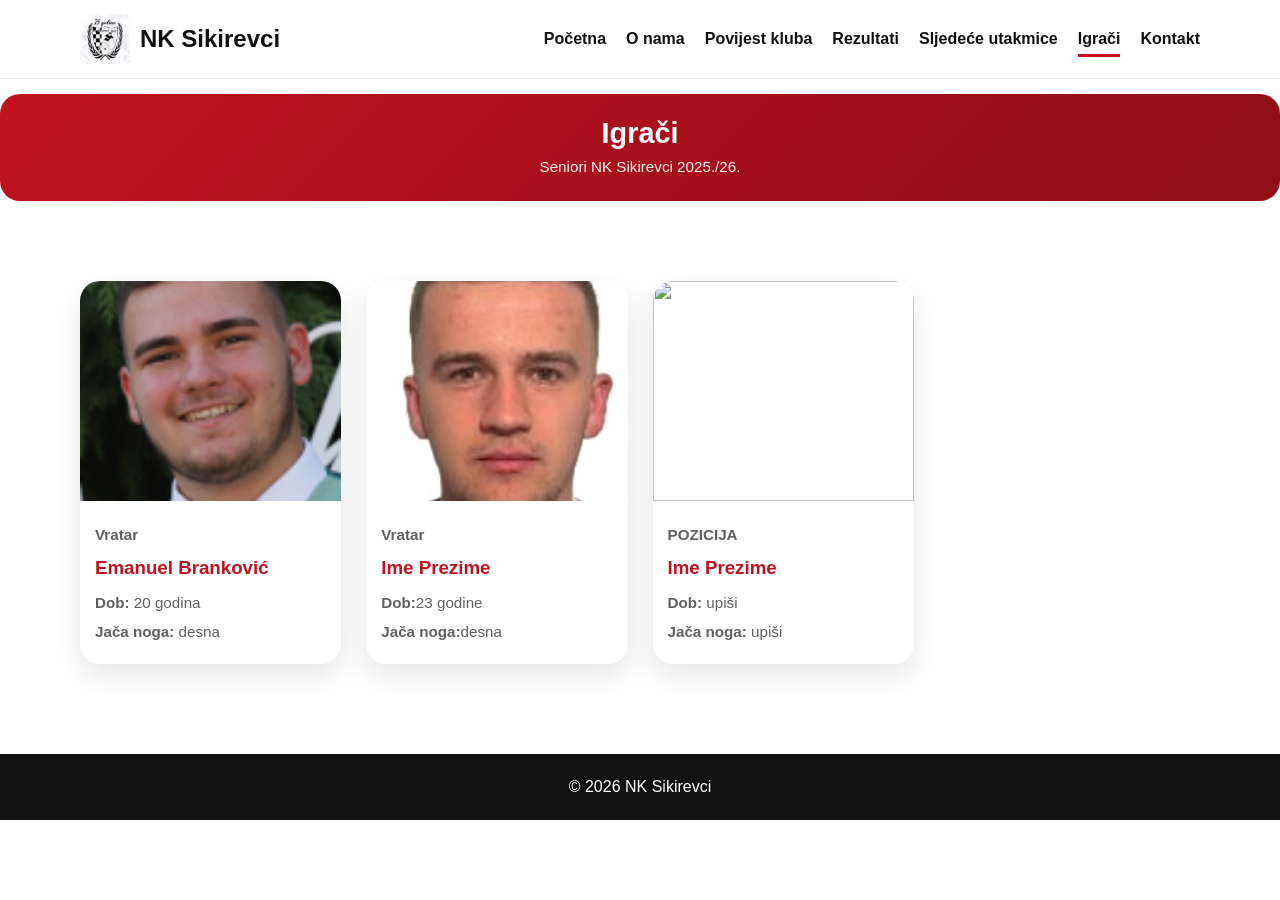
==== ZavrsniRad/igraci.html @ fee4cc99 "zavrsni" ====
<!DOCTYPE html>
<html lang="hr">
<head>
  <meta charset="UTF-8">
  <meta name="viewport" content="width=device-width, initial-scale=1.0">
  <title>Igrači - NK Sikirevci</title>

  <link rel="stylesheet" href="style.css">
  <link rel="icon" href="slike/logo.png">
</head>

<body>

<header class="site-header">
  <div class="container nav-wrap">

    <a href="pocetna.html" class="logo">
      <img src="slike/logo.jpg">
      <span>NK Sikirevci</span>
    </a>

    <button class="menu-toggle" id="menu-toggle">☰</button>

    <nav class="main-nav" id="main-nav">
      <a href="pocetna.html">Početna</a>
      <a href="onama.html">O nama</a>
      <a href="povijest.html">Povijest kluba</a>
      <a href="rezultati.html">Rezultati</a>
      <a href="utakmice.html">Sljedeće utakmice</a>
      <a href="igraci.html" class="active">Igrači</a>
      <a href="kontakt.html">Kontakt</a>
    </nav>

  </div>
</header>

<section class="page-banner">
  <div class="container">
    <h1>Igrači</h1>
    <p>Seniori NK Sikirevci 2025./26.</p>
  </div>
</section>

<section class="section light-section">
  <div class="container players-grid">

    <!-- IGRAČ -->
    <div class="player-card">
      <img src="slike/igraci/emi.png">
      <div class="player-info">
        <p class="player-position">Vratar</p>
        <h3>Emanuel Branković</h3>
        <p><strong>Dob:</strong> 20 godina</p>
        <p><strong>Jača noga:</strong> desna</p>
      </div>
    </div>

    <!-- KOPIRAJ OVO ZA SVE IGRAČE -->
    <div class="player-card">
      <img src="slike/igraci/tomic.png">
      <div class="player-info">
        <p class="player-position">Vratar</p>
        <h3>Ime Prezime</h3>
        <p><strong>Dob:</strong>23 godine</p>
        <p><strong>Jača noga:</strong>desna</p>
      </div>
    </div>

    <div class="player-card">
      <img src="slike/igraci/igrac3.jpg">
      <div class="player-info">
        <p class="player-position">POZICIJA</p>
        <h3>Ime Prezime</h3>
        <p><strong>Dob:</strong> upiši</p>
        <p><strong>Jača noga:</strong> upiši</p>
      </div>
    </div>

  </div>
</section>

<footer class="site-footer">
  <div class="container footer-wrap">
    <p>© 2026 NK Sikirevci</p>
  </div>
</footer>

<script src="index.js"></script>

</body>
</html>
---- ZavrsniRad/style.css ----
:root {
  --red: #c1121f;
  --red-dark: #8f0f18;
  --white: #ffffff;
  --light: #f7f7f7;
  --gray: #5f5f5f;
  --dark: #111111;
  --shadow: 0 12px 30px rgba(0,0,0,0.10);
  --radius: 20px;
}

* {
  margin: 0;
  padding: 0;
  box-sizing: border-box;
}

body {
  font-family: Arial, Helvetica, sans-serif;
  background: var(--white);
  color: var(--dark);
  line-height: 1.6;
}

a {
  text-decoration: none;
  color: inherit;
}

.container {
  width: min(1120px, calc(100% - 32px));
  margin: 0 auto;
}

.site-header {
  position: sticky;
  top: 0;
  z-index: 1000;
  background: rgba(255,255,255,0.96);
  border-bottom: 1px solid rgba(0,0,0,0.08);
}

.nav-wrap {
  min-height: 78px;
  display: flex;
  align-items: center;
  justify-content: space-between;
}

.logo {
  display: flex;
  align-items: center;
  gap: 10px;
  font-size: 1.5rem;
  font-weight: 800;
  color: var(--red);
}

.logo span {
  color: var(--dark);
}

.logo img {
  width: 50px;
  height: 50px;
  object-fit: contain;
}

.main-nav {
  display: flex;
  gap: 20px;
}

.main-nav a {
  font-weight: 600;
  position: relative;
}

.main-nav a::after {
  content: "";
  position: absolute;
  left: 0;
  bottom: -5px;
  width: 0;
  height: 3px;
  background: var(--red);
  transition: 0.3s;
}

.main-nav a:hover::after,
.main-nav a.active::after {
  width: 100%;
}

.menu-toggle {
  display: none;
  background: var(--red);
  color: white;
  border: none;
  padding: 10px;
  border-radius: 8px;
  cursor: pointer;
}

.hero {
  background: linear-gradient(135deg, #fff 0%, #ffe7e9 100%);
  padding: 80px 0;
}

.hero-grid {
  display: grid;
  grid-template-columns: 1fr 1.3fr;
  gap: 40px;
  align-items: center;
}

.hero h1 {
  font-size: 2.5rem;
  margin-bottom: 15px;
  line-height: 1.2;
}

.hero-text {
  color: var(--gray);
  font-size: 1.1rem;
}

.section-tag {
  color: var(--red);
  font-weight: bold;
  margin-bottom: 10px;
  display: inline-block;
}

.hero-buttons {
  margin-top: 25px;
  display: flex;
  gap: 12px;
  flex-wrap: wrap;
}

.btn {
  display: inline-flex;
  align-items: center;
  justify-content: center;
  padding: 12px 22px;
  border-radius: 30px;
  font-weight: bold;
}

.btn-primary {
  background: var(--red);
  color: white;
}

.btn-secondary {
  border: 2px solid var(--red);
  color: var(--red);
  background: white;
}

/* OVO JE NAJVAŽNIJE ZA SLIDER */
.hero-slider {
  position: relative;
  width: 100%;
  height: 420px;
  overflow: hidden;
  border-radius: 20px;
  box-shadow: 0 12px 30px rgba(0,0,0,0.15);
  background: #ddd;
}

.slide {
  position: absolute;
  inset: 0;
  width: 100%;
  height: 100%;
  object-fit: cover;
  opacity: 0;
  visibility: hidden;
  transition: opacity 1s ease-in-out;
}

.slide.active {
  opacity: 1;
  visibility: visible;
}

.site-footer {
  background: var(--dark);
  color: white;
  padding: 20px;
  margin-top: 40px;
}

.footer-wrap {
  display: flex;
  flex-direction: column;
  align-items: center;
  justify-content: center;
  text-align: center;
  gap: 5px;
}

@media (max-width: 900px) {
  .hero-grid {
    grid-template-columns: 1fr;
  }

  .hero-slider {
    height: 260px;
  }

  .main-nav {
    display: none;
    flex-direction: column;
    background: white;
    position: absolute;
    top: 78px;
    left: 0;
    right: 0;
    padding: 20px;
    gap: 10px;
    border-top: 1px solid rgba(0,0,0,0.08);
  }

  .main-nav.show {
    display: flex;
  }

  .menu-toggle {
    display: block;
  }

  .main-nav a {
    width: 100%;
    padding: 10px 0;
  }

  .featured-grid {
    grid-template-columns: 1fr;
  }

  .featured-card {
    height: auto;
  }

  .player-content {
    flex-direction: column;
  }

  .player-content img {
    width: 100%;
    height: 200px;
  }


  .two-cols {
    grid-template-columns: 1fr;
  }

}

.btn-primary:hover{
  background: var(--red-dark);
}

.btn-secondary:hover{
  background: var(--red);
  color: white;
}

.featured-grid {
  display: grid;
  grid-template-columns: 1fr 1fr;
  gap: 30px;
  margin-top: 30px;
}

.featured-title {
  color: var(--red);
  font-weight: 800;
  margin-bottom: 10px;
  text-transform: uppercase;
}

.featured-box {
  display: flex;
  flex-direction: column;
}


.featured-card {
  background: white;
  border-radius: 20px;
  box-shadow: var(--shadow);
  overflow: hidden;
  height: 300px;
  border: 2px solid transparent;
  transition: 0.3s;
}

.featured-card:hover {
  border-color: var(--red);
  transform: translateY(-5px);
}

/* IGRAČ */
.player-content {
  display: flex;
  height: 100%;
}

.player-content img {
  width: 40%;
  height: 100%;
  object-fit: cover;
}

.player-info {
  padding: 20px;
  display: flex;
  flex-direction: column;
  justify-content: center;
}

.player-info h3 {
  color: var(--red);
  margin-bottom: 10px;
}

.player-info p {
  margin-bottom: 5px;
}

.status {
  margin-top: 10px;
  font-weight: bold;
  color: var(--red);
}

.derby-card img {
  width: 100%;
  height: 100%;
  object-fit: cover;
}




/* O NAMA */

.page-banner {
  background: linear-gradient(135deg, #c1121f, #8f0f18);
  color: white;
  padding: 22px 0;
  text-align: center;
}

.page-banner h1 {
  font-size: 1.8rem;
  margin-bottom: 4px;
  line-height: 1.2;
}

.page-banner p {
  font-size: 0.95rem;
  opacity: 0.95;
}

.two-cols {
  display: grid;
  grid-template-columns: 1fr 1fr;
  gap: 40px;
  align-items: center;
}

.about-img {
  width: 100%;
  border-radius: 20px;
  box-shadow: var(--shadow);
}

.two-cols h2 {
  margin-bottom: 15px;
}

.two-cols p {
  margin-bottom: 12px;
  color: var(--gray);
  font-size: 1.05rem;
}

.about-layout {
  display: flex;
  flex-direction: column;
  gap: 30px;
}

.about-main {
  display: grid;
  grid-template-columns: 1.2fr 0.8fr;
  gap: 30px;
  align-items: stretch;
}

.about-text-card,
.about-image-card,
.info-card {
  background: white;
  border-radius: 20px;
  box-shadow: var(--shadow);
  border: 1px solid rgba(193, 18, 31, 0.08);
}

.about-text-card {
  padding: 30px;
}

.about-text-card h2 {
  margin-bottom: 15px;
}

.about-text-card p {
  margin-bottom: 12px;
  color: var(--gray);
  font-size: 1.03rem;
}

.about-text-card strong {
  color: var(--red);
}

.about-image-card {
  padding: 18px;
  display: flex;
  align-items: center;
  justify-content: center;
}

.about-img {
  width: 100%;
  max-height: 320px;
  object-fit: contain;
  border-radius: 16px;
}

.about-cards {
  display: grid;
  grid-template-columns: repeat(3, 1fr);
  gap: 22px;
}

.info-card {
  padding: 24px;
  transition: 0.3s ease;
  border-bottom: 4px solid transparent;
}

.info-card:hover {
  transform: translateY(-5px);
  border-bottom-color: var(--red);
}

.info-card h3 {
  color: var(--red);
  margin-bottom: 10px;
}

.info-card p {
  color: var(--gray);
}

@media (max-width: 900px) {
  .about-main {
    grid-template-columns: 1fr;
  }

  .about-cards {
    grid-template-columns: 1fr;
  }

  .about-img {
    max-height: 260px;
  }
}

.site-header {
  margin-bottom: 10px;
}

.page-banner {
  margin: 15px auto 30px;
  border-radius: 20px;
}

.section {
  padding: 50px 0;
}




/* Povijest */

.history-text {
  max-width: 900px;
  margin: auto;
  text-align: center;
}

.history-text p {
  margin-bottom: 15px;
  color: var(--gray);
}

/* TIMELINE */
.timeline {
  position: relative;
  margin-top: 40px;
  padding-left: 20px;
  border-left: 3px solid var(--red);
}

.timeline-item {
  margin-bottom: 30px;
  position: relative;
}

.timeline-item::before {
  content: "";
  position: absolute;
  left: -11px;
  top: 5px;
  width: 15px;
  height: 15px;
  background: var(--red);
  border-radius: 50%;
}

.timeline-content {
  background: white;
  padding: 20px;
  border-radius: 15px;
  box-shadow: var(--shadow);
}

.timeline-content h3 {
  color: var(--red);
  margin-bottom: 5px;
}

.history-intro {
  text-align: center;
  max-width: 900px;
  margin: 0 auto;
}

.history-intro h2 {
  margin-bottom: 14px;
}

.history-lead {
  color: var(--gray);
  font-size: 1.05rem;
}

.history-cards {
  display: grid;
  grid-template-columns: repeat(2, 1fr);
  gap: 24px;
}

.history-card {
  background: white;
  border-radius: 20px;
  box-shadow: var(--shadow);
  padding: 26px;
  border-left: 5px solid var(--red);
  transition: 0.3s ease;
}

.history-card:hover {
  transform: translateY(-4px);
}

.history-card h3 {
  color: var(--red);
  margin-bottom: 10px;
}

.history-card p {
  color: var(--gray);
}

.timeline-header {
  text-align: center;
  margin-bottom: 35px;
}

.timeline {
  position: relative;
  max-width: 900px;
  margin: 0 auto;
  padding-left: 25px;
  border-left: 3px solid var(--red);
}

.timeline-item {
  position: relative;
  margin-bottom: 28px;
}

.timeline-item::before {
  content: "";
  position: absolute;
  left: -13px;
  top: 8px;
  width: 16px;
  height: 16px;
  background: var(--red);
  border-radius: 50%;
  border: 3px solid white;
  box-shadow: 0 0 0 3px rgba(193, 18, 31, 0.15);
}

.timeline-content {
  background: white;
  padding: 22px;
  border-radius: 18px;
  box-shadow: var(--shadow);
}

.timeline-content h3 {
  color: var(--red);
  margin-bottom: 8px;
}

.timeline-content p {
  color: var(--gray);
}

@media (max-width: 900px) {
  .history-cards {
    grid-template-columns: 1fr;
  }
}



/* Rezultati */
.results-intro {
  text-align: center;
  max-width: 900px;
  margin: 0 auto;
}

.results-lead {
  color: var(--gray);
  font-size: 1.05rem;
}

.results-table-wrap {
  background: white;
  border-radius: 20px;
  box-shadow: var(--shadow);
  overflow-x: auto;
  padding: 10px;
}

.results-table {
  width: 100%;
  border-collapse: collapse;
  min-width: 700px;
}

.results-table th,
.results-table td {
  padding: 16px 14px;
  text-align: left;
  border-bottom: 1px solid #ececec;
}

.results-table th {
  background: #fff5f6;
  color: var(--red);
  font-weight: 700;
}

.results-table tr:hover {
  background: #fffafa;
}

.stats-grid {
  display: grid;
  grid-template-columns: repeat(4, 1fr);
  gap: 22px;
}

.stat-card {
  background: white;
  border-radius: 20px;
  box-shadow: var(--shadow);
  padding: 24px;
  text-align: center;
  border-top: 4px solid var(--red);
}

.stat-card h3 {
  color: var(--red);
  margin-bottom: 10px;
  font-size: 1rem;
}

.stat-card p {
  font-size: 2rem;
  font-weight: 800;
}

@media (max-width: 900px) {
  .stats-grid {
    grid-template-columns: 1fr 1fr;
  }
}

@media (max-width: 600px) {
  .stats-grid {
    grid-template-columns: 1fr;
  }
}


/* Sljedece utakmice */
.matches-grid {
  display: grid;
  grid-template-columns: repeat(2, 1fr);
  gap: 25px;
}

.match-card {
  background: white;
  border-radius: 20px;
  box-shadow: var(--shadow);
  padding: 25px;
  border-left: 5px solid var(--red);
  transition: 0.3s ease;
}

.match-card:hover {
  transform: translateY(-5px);
}

.match-date {
  color: var(--red);
  font-weight: bold;
  margin-bottom: 10px;
}

.match-card h3 {
  margin-bottom: 10px;
}

.match-info {
  color: var(--gray);
  margin-bottom: 5px;
} 

@media (max-width: 900px) {
  .matches-grid {
    grid-template-columns: 1fr;
  }
}

/* GORNJI DIO (slika + protivnik) */
.match-top {
  display: flex;
  align-items: center;
  gap: 15px;
  margin-bottom: 15px;
}

/* SLIKA PROTIVNIKA */
.match-top img {
  width: 60px;
  height: 60px;
  object-fit: contain;
  background: #f5f5f5;
  border-radius: 12px;
  padding: 5px;
}

/* TEKST PROTIVNIK */
.match-label {
  color: var(--red);
  font-weight: 800;
  font-size: 0.8rem;
  letter-spacing: 1px;
  margin-bottom: 3px;
}

/* BADGE (DOMAĆIN / GOST) */
.match-badge {
  display: inline-block;
  margin-top: 10px;
  padding: 6px 12px;
  border-radius: 20px;
  font-size: 0.85rem;
  font-weight: 700;
}

.home-badge {
  background: #ffe5e8;
  color: var(--red);
}

.away-badge {
  background: #eeeeee;
  color: var(--dark);
}

.match-card {
  position: relative;
  overflow: hidden;
}

.match-card::after {
  content: "";
  position: absolute;
  bottom: 0;
  left: 0;
  width: 100%;
  height: 3px;
  background: var(--red);
  opacity: 0;
  transition: 0.3s;
}

.match-card:hover::after {
  opacity: 1;
}


/* Igraci */

.players-grid {
  display: grid;
  grid-template-columns: repeat(4, 1fr);
  gap: 25px;
}

/* CARD */
.player-card {
  background: white;
  border-radius: 20px;
  overflow: hidden;
  box-shadow: var(--shadow);
  transition: 0.3s;
}

.player-card:hover {
  transform: translateY(-6px);
}

/* SLIKA */
.player-card img {
  width: 100%;
  height: 220px;
  object-fit: cover;
}

/* INFO */
.player-info {
  padding: 15px;
}

.player-position {
  color: var(--red);
  font-weight: bold;
  font-size: 0.8rem;
  margin-bottom: 5px;
}

.player-info h3 {
  margin-bottom: 8px;
}

.player-info p {
  color: var(--gray);
  font-size: 0.95rem;
}

/* RESPONSIVE */
@media (max-width: 900px) {
  .players-grid {
    grid-template-columns: repeat(2, 1fr);
  }
}

@media (max-width: 600px) {
  .players-grid {
    grid-template-columns: 1fr;
  }
}
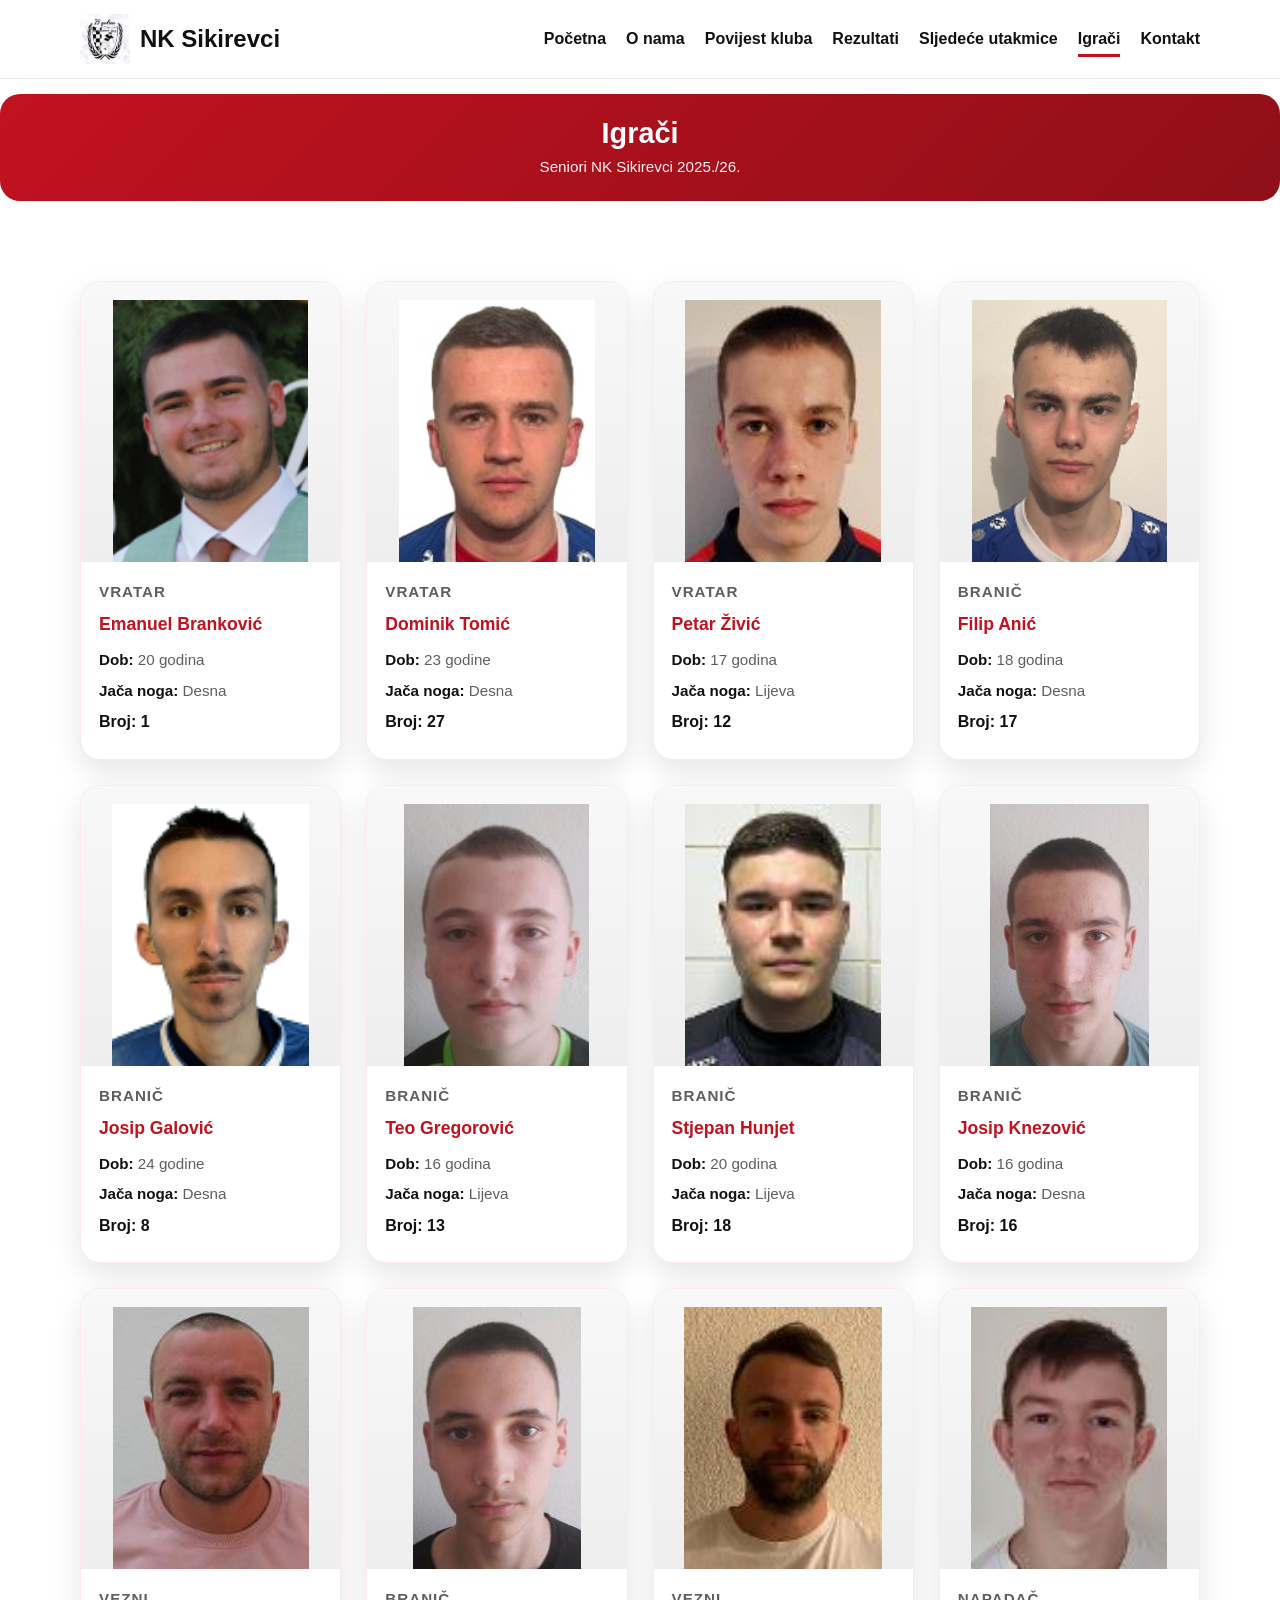
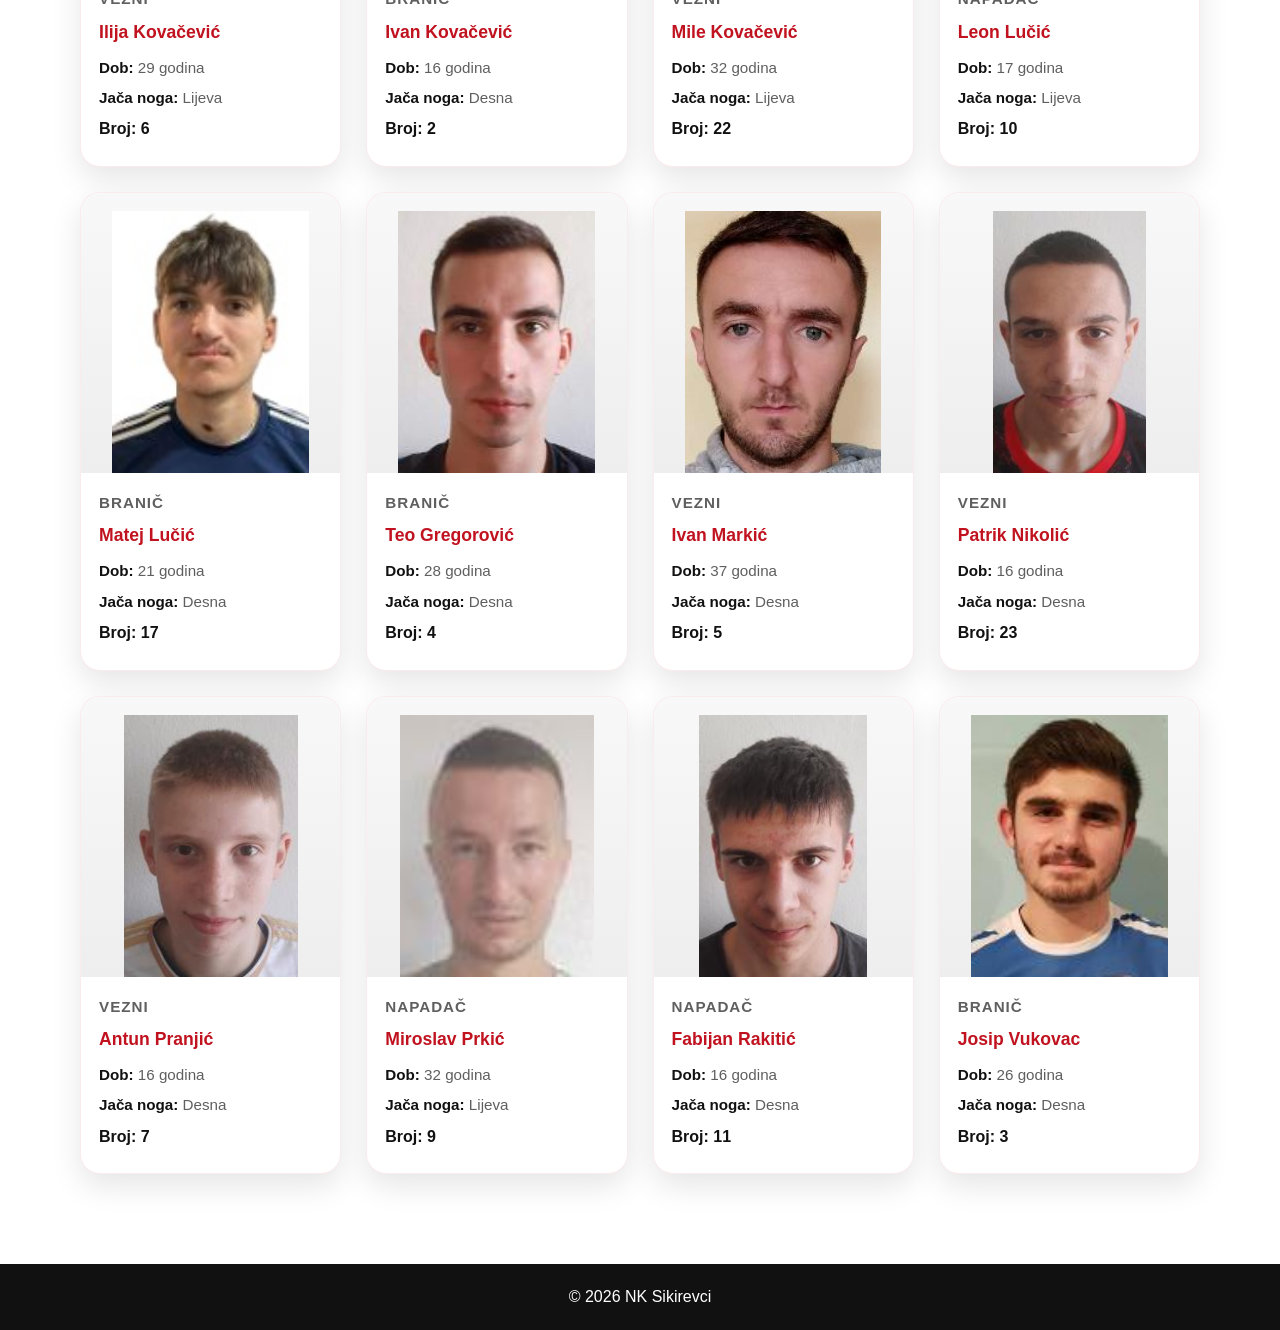
==== commit 1c90647d: "zavrsni" ====
--- a/ZavrsniRad/igraci.html
+++ b/ZavrsniRad/igraci.html
@@ -44,37 +44,292 @@
 <section class="section light-section">
   <div class="container players-grid">
 
-    <!-- IGRAČ -->
-    <div class="player-card">
-      <img src="slike/igraci/emi.png">
-      <div class="player-info">
-        <p class="player-position">Vratar</p>
-        <h3>Emanuel Branković</h3>
-        <p><strong>Dob:</strong> 20 godina</p>
-        <p><strong>Jača noga:</strong> desna</p>
-      </div>
-    </div>
-
-    <!-- KOPIRAJ OVO ZA SVE IGRAČE -->
-    <div class="player-card">
-      <img src="slike/igraci/tomic.png">
-      <div class="player-info">
-        <p class="player-position">Vratar</p>
-        <h3>Ime Prezime</h3>
-        <p><strong>Dob:</strong>23 godine</p>
-        <p><strong>Jača noga:</strong>desna</p>
-      </div>
-    </div>
-
-    <div class="player-card">
-      <img src="slike/igraci/igrac3.jpg">
-      <div class="player-info">
-        <p class="player-position">POZICIJA</p>
-        <h3>Ime Prezime</h3>
-        <p><strong>Dob:</strong> upiši</p>
-        <p><strong>Jača noga:</strong> upiši</p>
-      </div>
-    </div>
+   
+  <div class="player-card">
+  <div class="player-image-wrap">
+    <img src="slike/igraci/emi.png" alt="Emanuel Branković">
+  </div>
+
+  <div class="player-info">
+    <p class="player-position">Vratar</p>
+    <h3>Emanuel Branković</h3>
+    <p><strong>Dob:</strong> 20 godina</p>
+    <p><strong>Jača noga:</strong> Desna</p>
+    <p style="font-size: medium;"><strong>Broj:</strong> <strong>1</strong></p>
+  </div>
+  </div>
+
+
+
+   
+  <div class="player-card">
+  <div class="player-image-wrap">
+    <img src="slike/igraci/tomic.png" alt="Dominik Tomić">
+  </div>
+
+  <div class="player-info">
+    <p class="player-position">Vratar</p>
+    <h3>Dominik Tomić</h3>
+    <p><strong>Dob:</strong> 23 godine</p>
+    <p><strong>Jača noga:</strong> Desna</p>
+    <p style="font-size: medium;"><strong>Broj:</strong> <strong>27</strong></p>
+  </div>
+  </div>
+
+  <div class="player-card">
+  <div class="player-image-wrap">
+    <img src="slike/igraci/kevin.png" alt="Petar Živić">
+  </div>
+
+  <div class="player-info">
+    <p class="player-position">Vratar</p>
+    <h3>Petar Živić</h3>
+    <p><strong>Dob:</strong> 17 godina</p>
+    <p><strong>Jača noga:</strong> Lijeva</p>
+    <p style="font-size: medium;"><strong>Broj:</strong> <strong>12</strong></p>
+  </div>
+  </div>
+
+ <div class="player-card">
+  <div class="player-image-wrap">
+    <img src="slike/igraci/anic.png" alt="Filip Anić">
+  </div>
+
+  <div class="player-info">
+    <p class="player-position">Branič</p>
+    <h3>Filip Anić</h3>
+    <p><strong>Dob:</strong> 18 godina</p>
+    <p><strong>Jača noga:</strong> Desna</p>
+    <p style="font-size: medium;"><strong>Broj:</strong> <strong>17</strong></p>
+  </div>
+  </div>
+
+  <div class="player-card">
+  <div class="player-image-wrap">
+    <img src="slike/igraci/jozo.png" alt="Josip Galović">
+  </div>
+
+  <div class="player-info">
+    <p class="player-position">Branič</p>
+    <h3>Josip Galović</h3>
+    <p><strong>Dob:</strong> 24 godine</p>
+    <p><strong>Jača noga:</strong> Desna</p>
+    <p style="font-size: medium;"><strong>Broj:</strong> <strong>8</strong></p>
+  </div>
+  </div>
+
+  <div class="player-card">
+  <div class="player-image-wrap">
+    <img src="slike/igraci/teo.jpg" alt="Teo Gregorović">
+  </div>
+
+  <div class="player-info">
+    <p class="player-position">Branič</p>
+    <h3>Teo Gregorović</h3>
+    <p><strong>Dob:</strong> 16 godina</p>
+    <p><strong>Jača noga:</strong> Lijeva</p>
+    <p style="font-size: medium;"><strong>Broj:</strong> <strong>13</strong></p>
+  </div>
+  </div>
+
+
+  <div class="player-card">
+  <div class="player-image-wrap">
+    <img src="slike/igraci/stjepko.png" alt="Stjepan Hunjet">
+  </div>
+
+  <div class="player-info">
+    <p class="player-position">Branič</p>
+    <h3>Stjepan Hunjet</h3>
+    <p><strong>Dob:</strong> 20 godina</p>
+    <p><strong>Jača noga:</strong> Lijeva</p>
+    <p style="font-size: medium;"><strong>Broj:</strong> <strong>18</strong></p>
+  </div>
+  </div>
+
+  <div class="player-card">
+  <div class="player-image-wrap">
+    <img src="slike/igraci/joza.jpg" alt="Josip Knezović">
+  </div>
+
+  <div class="player-info">
+    <p class="player-position">Branič</p>
+    <h3>Josip Knezović</h3>
+    <p><strong>Dob:</strong> 16 godina</p>
+    <p><strong>Jača noga:</strong> Desna</p>
+    <p style="font-size: medium;"><strong>Broj:</strong> <strong>16</strong></p>
+  </div>
+  </div>
+
+  <div class="player-card">
+  <div class="player-image-wrap">
+    <img src="slike/igraci/ilija.png" alt="Ilija Kovačević">
+  </div>
+
+  <div class="player-info">
+    <p class="player-position">Vezni</p>
+    <h3>Ilija Kovačević</h3>
+    <p><strong>Dob:</strong> 29 godina</p>
+    <p><strong>Jača noga:</strong> Lijeva</p>
+    <p style="font-size: medium;"><strong>Broj:</strong> <strong>6</strong></p>
+  </div>
+  </div>
+
+  <div class="player-card">
+  <div class="player-image-wrap">
+    <img src="slike/igraci/baricak.jpg" alt="Ivan Kovačević">
+  </div>
+
+  <div class="player-info">
+    <p class="player-position">Branič</p>
+    <h3>Ivan Kovačević</h3>
+    <p><strong>Dob:</strong> 16 godina</p>
+    <p><strong>Jača noga:</strong> Desna</p>
+    <p style="font-size: medium;"><strong>Broj:</strong> <strong>2</strong></p>
+  </div>
+  </div>
+
+  <div class="player-card">
+  <div class="player-image-wrap">
+    <img src="slike/igraci/mile.png" alt="Mile Kovačević">
+  </div>
+
+  <div class="player-info">
+    <p class="player-position">Vezni</p>
+    <h3>Mile Kovačević</h3>
+    <p><strong>Dob:</strong> 32 godina</p>
+    <p><strong>Jača noga:</strong> Lijeva</p>
+    <p style="font-size: medium;"><strong>Broj:</strong> <strong>22</strong></p>
+  </div>
+  </div>
+
+  <div class="player-card">
+  <div class="player-image-wrap">
+    <img src="slike/igraci/leon.png" alt="Leon Lučić">
+  </div>
+
+  <div class="player-info">
+    <p class="player-position">Napadač</p>
+    <h3>Leon Lučić</h3>
+    <p><strong>Dob:</strong> 17 godina</p>
+    <p><strong>Jača noga:</strong> Lijeva</p>
+    <p style="font-size: medium;"><strong>Broj:</strong> <strong>10</strong></p>
+  </div>
+  </div>
+
+  <div class="player-card">
+  <div class="player-image-wrap">
+    <img src="slike/igraci/matej.png" alt="Matej Lučić">
+  </div>
+
+  <div class="player-info">
+    <p class="player-position">Branič</p>
+    <h3>Matej Lučić</h3>
+    <p><strong>Dob:</strong> 21 godina</p>
+    <p><strong>Jača noga:</strong> Desna</p>
+    <p style="font-size: medium;"><strong>Broj:</strong> <strong>17</strong></p>
+  </div>
+  </div>
+
+  <div class="player-card">
+  <div class="player-image-wrap">
+    <img src="slike/igraci/nikola.png" alt="Nikola Lučić">
+  </div>
+
+  <div class="player-info">
+    <p class="player-position">Branič</p>
+    <h3>Teo Gregorović</h3>
+    <p><strong>Dob:</strong> 28 godina</p>
+    <p><strong>Jača noga:</strong> Desna</p>
+    <p style="font-size: medium;"><strong>Broj:</strong> <strong>4</strong></p>
+  </div>
+  </div>
+
+  <div class="player-card">
+  <div class="player-image-wrap">
+    <img src="slike/igraci/hugo.png" alt="Ivan Markić">
+  </div>
+
+  <div class="player-info">
+    <p class="player-position">Vezni</p>
+    <h3>Ivan Markić</h3>
+    <p><strong>Dob:</strong> 37 godina</p>
+    <p><strong>Jača noga:</strong> Desna</p>
+    <p style="font-size: medium;"><strong>Broj:</strong> <strong>5</strong></p>
+  </div>
+  </div>
+
+  <div class="player-card">
+  <div class="player-image-wrap">
+    <img src="slike/igraci/paki.jpg" alt="Patrik Nikolić">
+  </div>
+
+  <div class="player-info">
+    <p class="player-position">Vezni</p>
+    <h3>Patrik Nikolić</h3>
+    <p><strong>Dob:</strong> 16 godina</p>
+    <p><strong>Jača noga:</strong> Desna</p>
+    <p style="font-size: medium;"><strong>Broj:</strong> <strong>23</strong></p>
+  </div>
+  </div>
+
+  <div class="player-card">
+  <div class="player-image-wrap">
+    <img src="slike/igraci/pranja.jpg" alt="Antun Pranjić">
+  </div>
+
+  <div class="player-info">
+    <p class="player-position">Vezni</p>
+    <h3>Antun Pranjić</h3>
+    <p><strong>Dob:</strong> 16 godina</p>
+    <p><strong>Jača noga:</strong> Desna</p>
+    <p style="font-size: medium;"><strong>Broj:</strong> <strong>7</strong></p>
+  </div>
+  </div>
+
+  <div class="player-card">
+  <div class="player-image-wrap">
+    <img src="slike/igraci/prka.png" alt="Miroslav Prkić">
+  </div>
+
+  <div class="player-info">
+    <p class="player-position">Napadač</p>
+    <h3>Miroslav Prkić</h3>
+    <p><strong>Dob:</strong> 32 godina</p>
+    <p><strong>Jača noga:</strong> Lijeva</p>
+    <p style="font-size: medium;"><strong>Broj:</strong> <strong>9</strong></p>
+  </div>
+  </div>
+
+  <div class="player-card">
+  <div class="player-image-wrap">
+    <img src="slike/igraci/faba.jpg" alt="Fabijan Rakitić">
+  </div>
+
+  <div class="player-info">
+    <p class="player-position">Napadač</p>
+    <h3>Fabijan Rakitić</h3>
+    <p><strong>Dob:</strong> 16 godina</p>
+    <p><strong>Jača noga:</strong> Desna</p>
+    <p style="font-size: medium;"><strong>Broj:</strong> <strong>11</strong></p>
+  </div>
+  </div>
+
+  <div class="player-card">
+  <div class="player-image-wrap">
+    <img src="slike/igraci/slijo.png" alt="Josip Vukovac">
+  </div>
+
+  <div class="player-info">
+    <p class="player-position">Branič</p>
+    <h3>Josip Vukovac</h3>
+    <p><strong>Dob:</strong> 26 godina</p>
+    <p><strong>Jača noga:</strong> Desna</p>
+    <p style="font-size: medium;"><strong>Broj:</strong> <strong>3</strong></p>
+  </div>
+  </div>
+
+  
 
   </div>
 </section>
--- a/ZavrsniRad/style.css
+++ b/ZavrsniRad/style.css
@@ -848,17 +848,18 @@
   gap: 25px;
 }
 
-/* CARD */
 .player-card {
   background: white;
   border-radius: 20px;
   overflow: hidden;
   box-shadow: var(--shadow);
-  transition: 0.3s;
+  transition: 0.3s ease;
+  border: 1px solid rgba(193, 18, 31, 0.08);
 }
 
 .player-card:hover {
   transform: translateY(-6px);
+  border-color: rgba(193, 18, 31, 0.2);
 }
 
 /* SLIKA */
@@ -900,4 +901,74 @@
   .players-grid {
     grid-template-columns: 1fr;
   }
+}
+
+.player-image-wrap {
+  background: linear-gradient(180deg, #f8f8f8 0%, #eeeeee 100%);
+  padding: 18px 18px 0;
+  display: flex;
+  justify-content: center;
+  align-items: flex-end;
+  height: 280px;
+}
+
+.player-image-wrap img {
+  width: 100%;
+  height: 100%;
+  object-fit: contain;
+  object-position: bottom center;
+}
+
+.player-info {
+  padding: 18px;
+}
+
+.player-position {
+  color: var(--red);
+  font-weight: 800;
+  font-size: 0.78rem;
+  letter-spacing: 1px;
+  margin-bottom: 6px;
+  text-transform: uppercase;
+}
+
+.player-info h3 {
+  margin-bottom: 10px;
+  font-size: 1.1rem;
+}
+
+.player-info p {
+  color: var(--gray);
+  font-size: 0.95rem;
+  margin-bottom: 6px;
+}
+
+.player-info strong {
+  color: var(--dark);
+}
+
+@media (max-width: 1100px) {
+  .players-grid {
+    grid-template-columns: repeat(3, 1fr);
+  }
+}
+
+@media (max-width: 900px) {
+  .players-grid {
+    grid-template-columns: repeat(2, 1fr);
+  }
+
+  .player-image-wrap {
+    height: 250px;
+  }
+}
+
+@media (max-width: 600px) {
+  .players-grid {
+    grid-template-columns: 1fr;
+  }
+
+  .player-image-wrap {
+    height: 300px;
+  }
 }
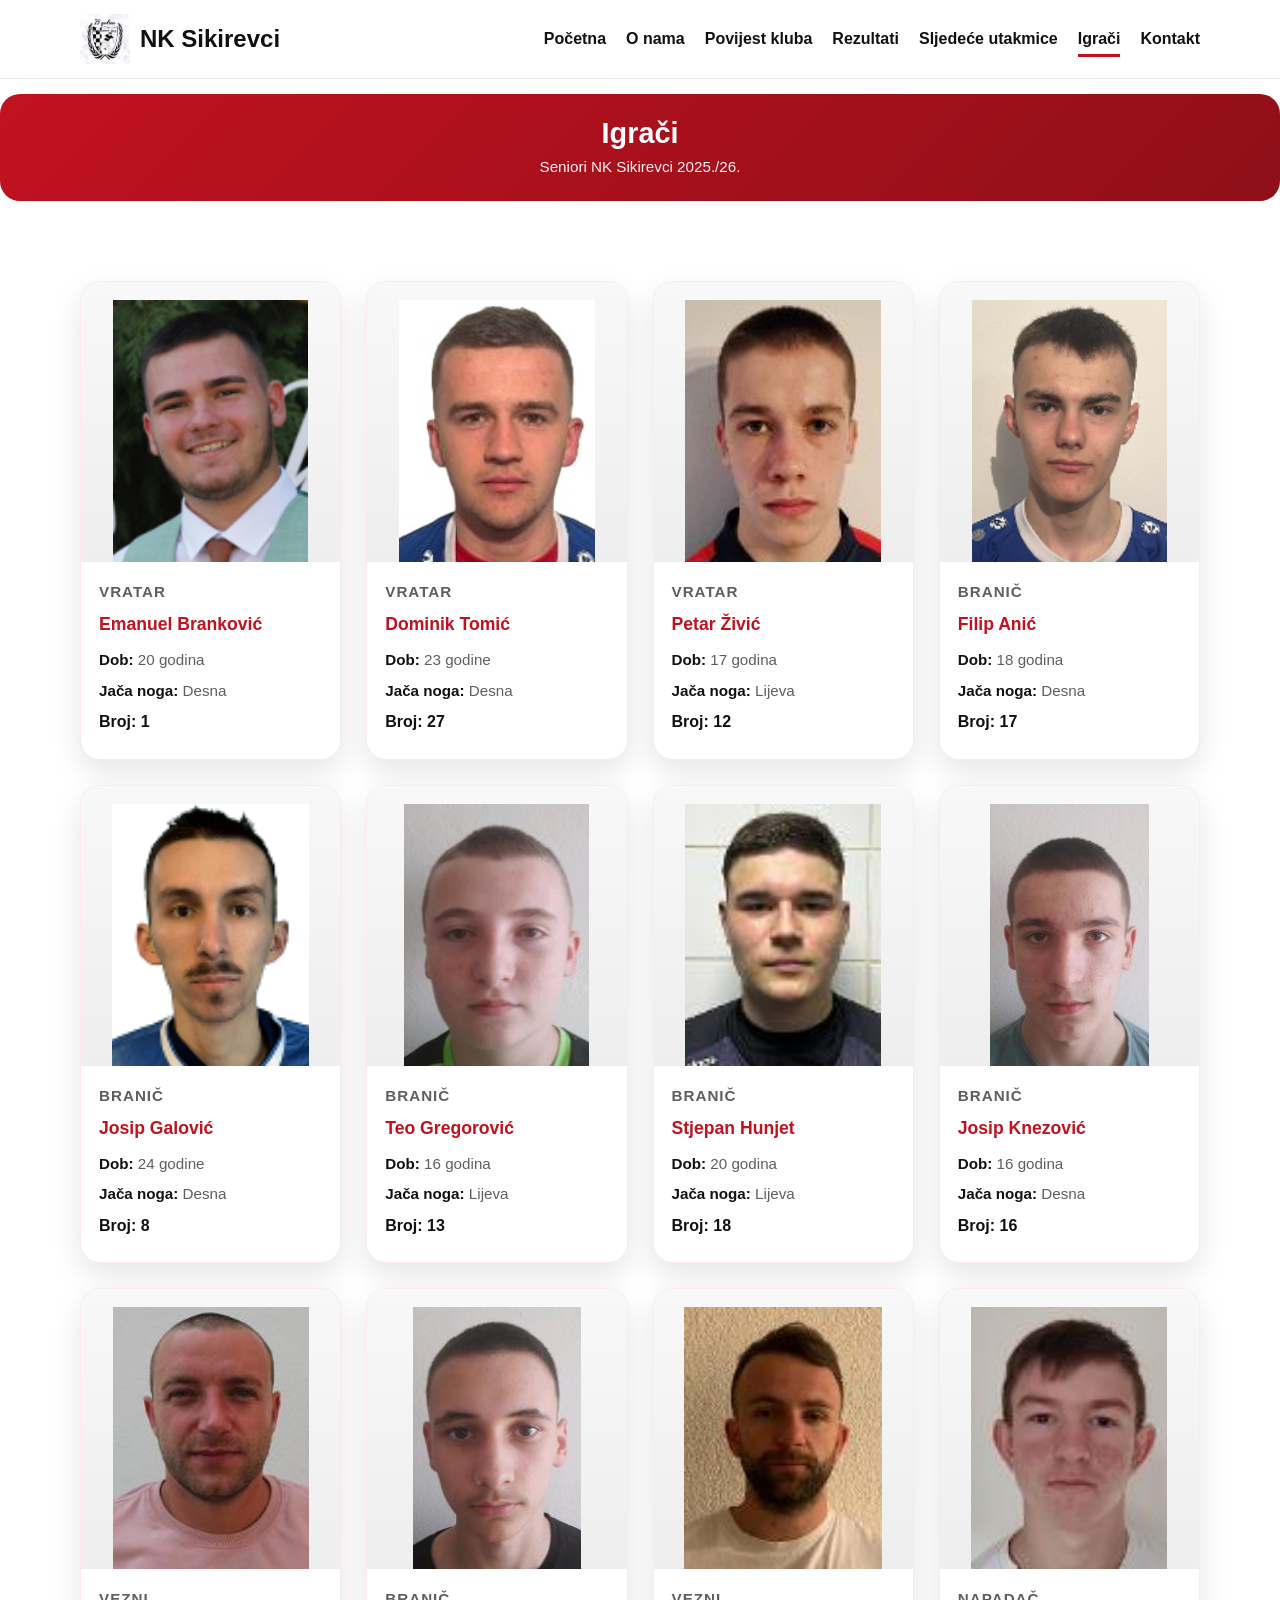
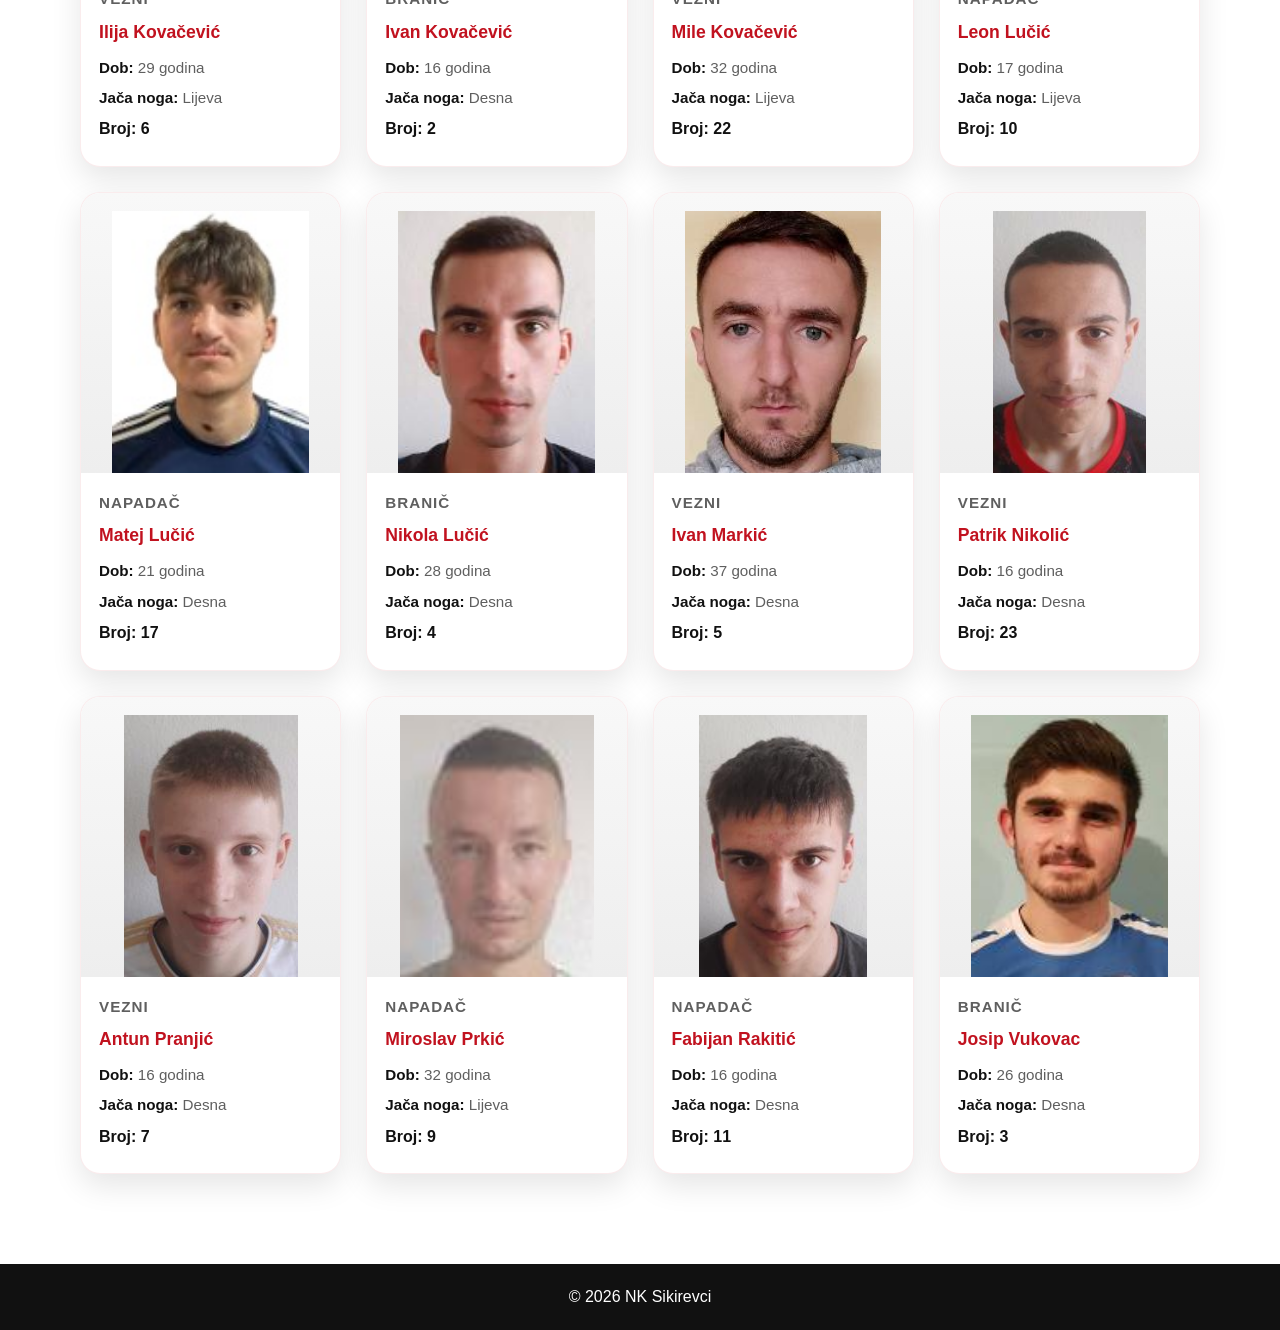
==== commit 7db51ee0: "zavrsni" ====
--- a/ZavrsniRad/igraci.html
+++ b/ZavrsniRad/igraci.html
@@ -4,9 +4,9 @@
   <meta charset="UTF-8">
   <meta name="viewport" content="width=device-width, initial-scale=1.0">
   <title>Igrači - NK Sikirevci</title>
-
   <link rel="stylesheet" href="style.css">
-  <link rel="icon" href="slike/logo.png">
+  <link rel="icon" href="slike/logo.jpg">
+  <link rel="shortcut icon" href="slike/logo.jpg">
 </head>
 
 <body>
@@ -223,7 +223,7 @@
   </div>
 
   <div class="player-info">
-    <p class="player-position">Branič</p>
+    <p class="player-position">Napadač</p>
     <h3>Matej Lučić</h3>
     <p><strong>Dob:</strong> 21 godina</p>
     <p><strong>Jača noga:</strong> Desna</p>
@@ -238,7 +238,7 @@
 
   <div class="player-info">
     <p class="player-position">Branič</p>
-    <h3>Teo Gregorović</h3>
+    <h3>Nikola Lučić</h3>
     <p><strong>Dob:</strong> 28 godina</p>
     <p><strong>Jača noga:</strong> Desna</p>
     <p style="font-size: medium;"><strong>Broj:</strong> <strong>4</strong></p>
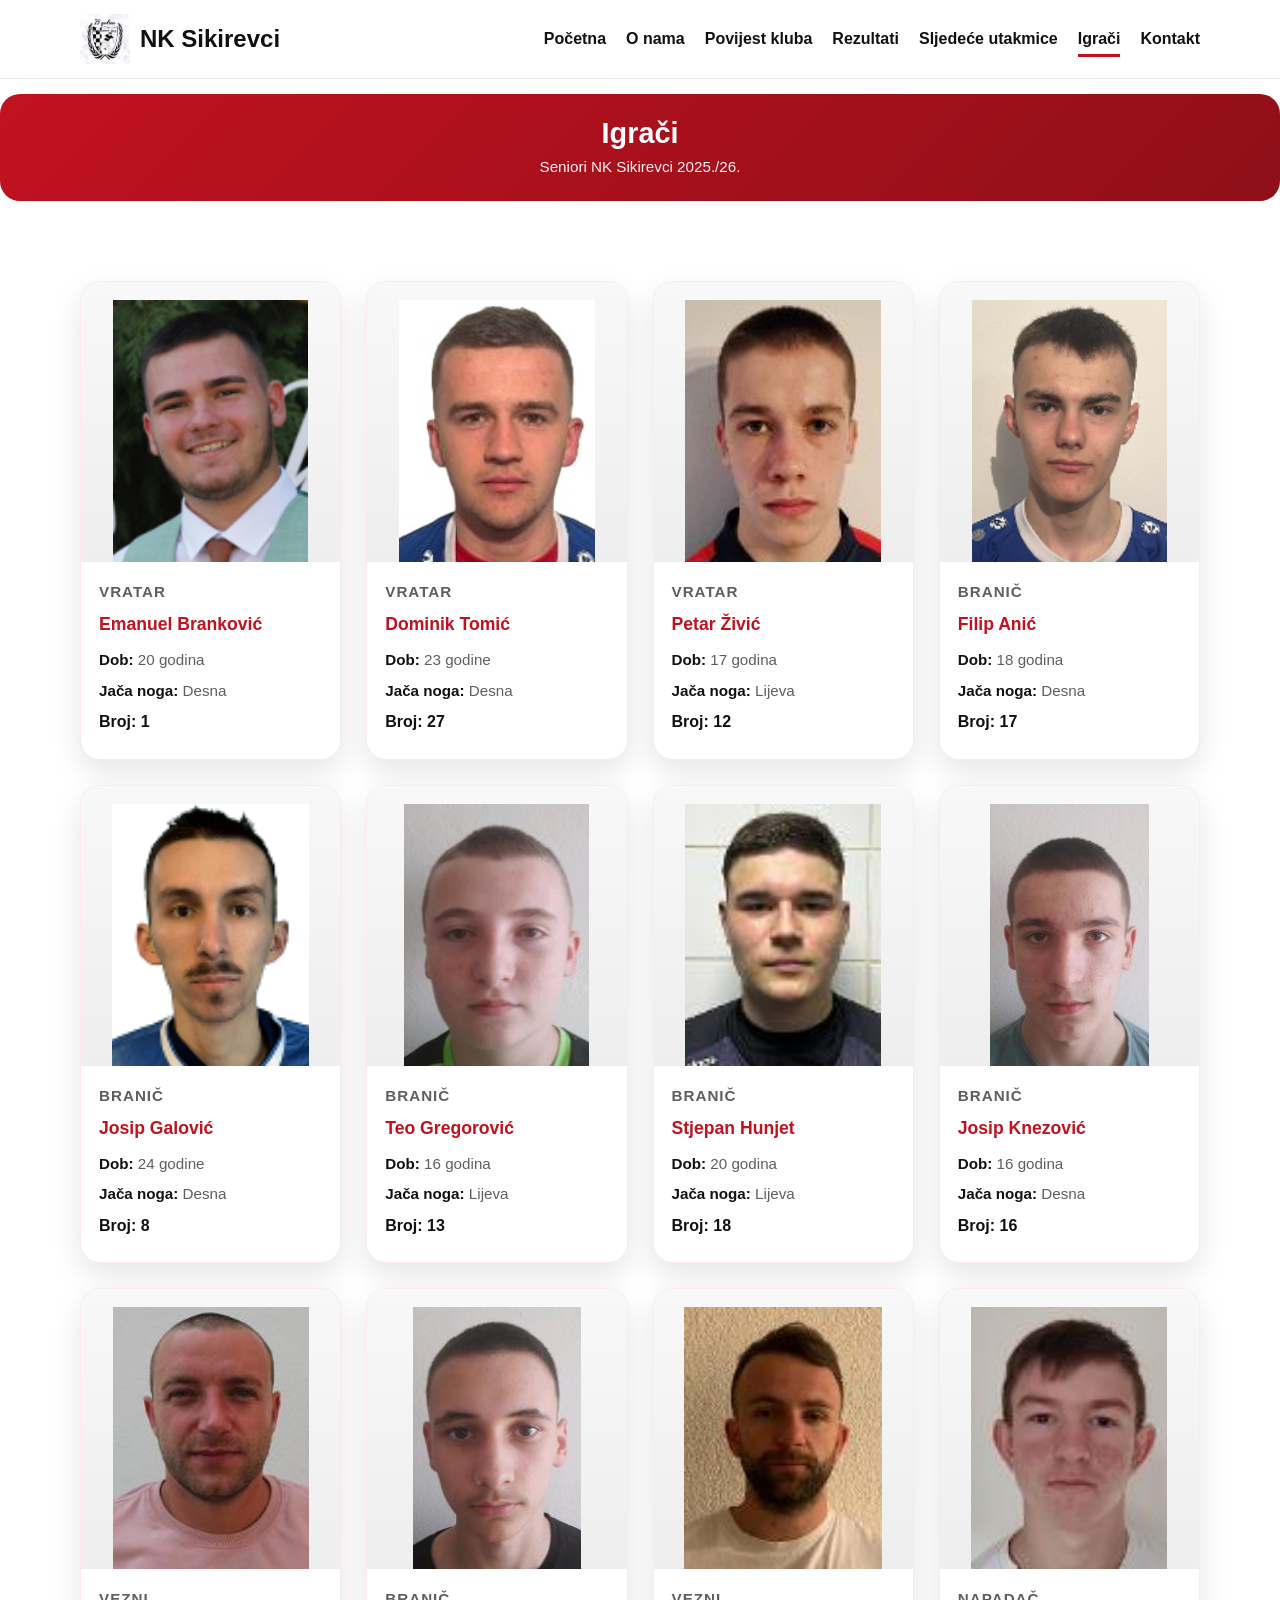
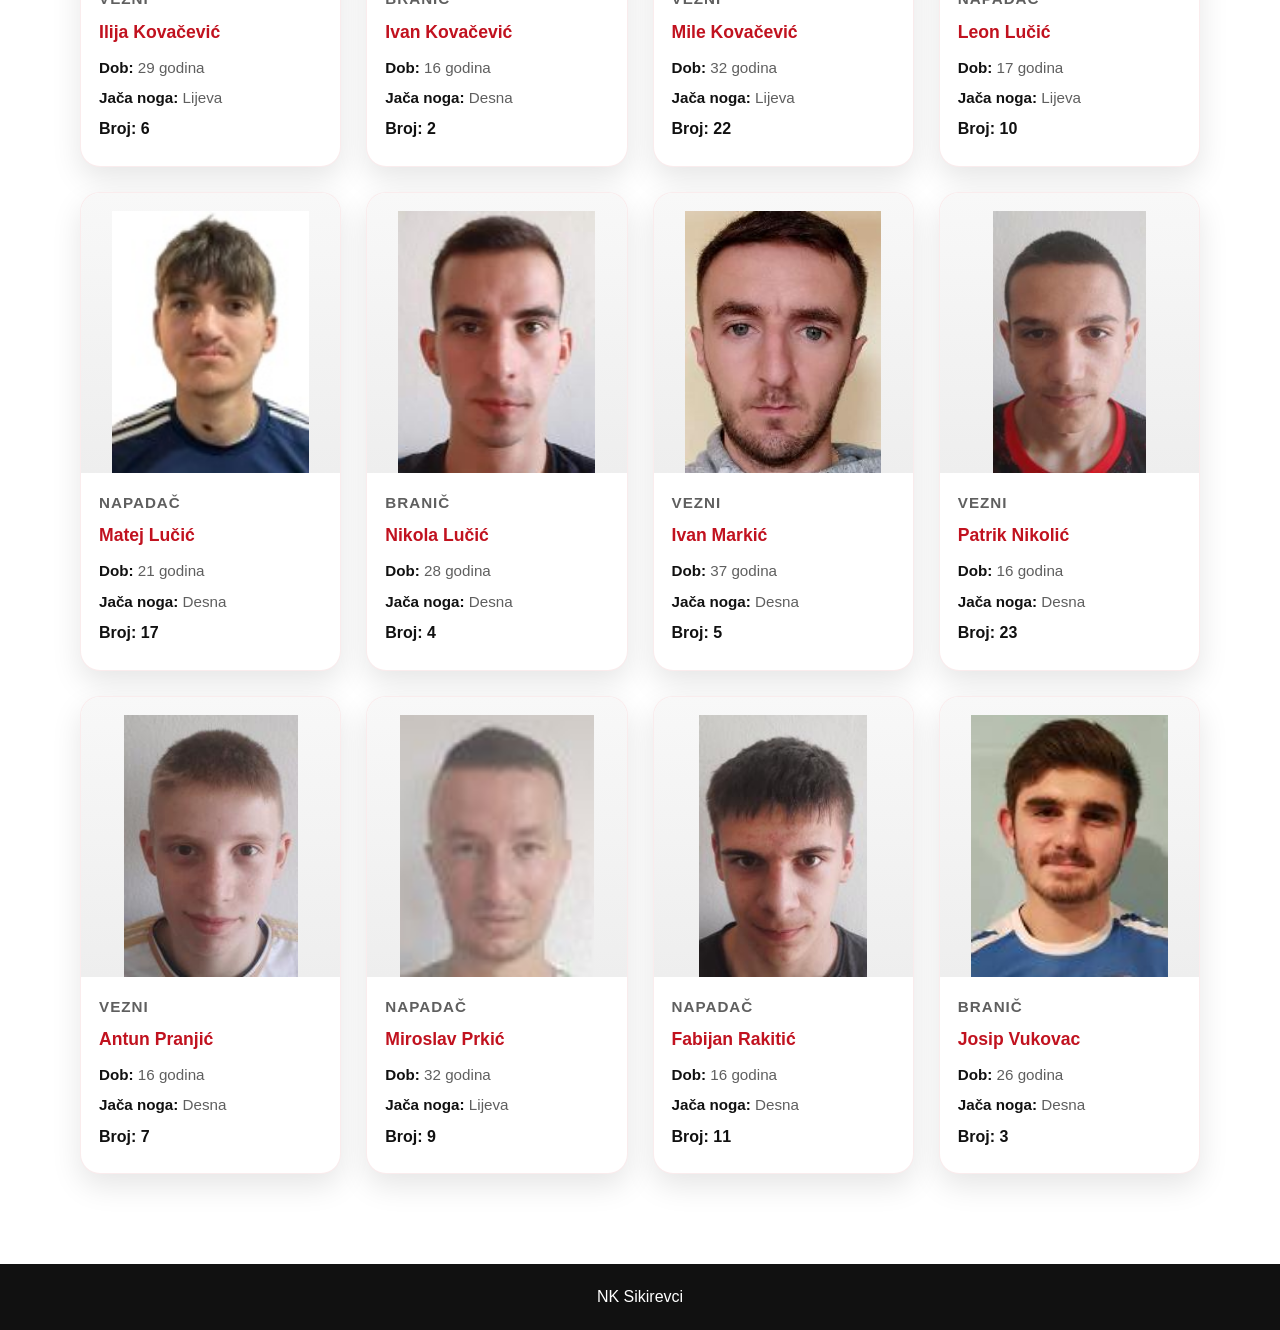
==== commit 4527ee5e: "zavrsni" ====
--- a/ZavrsniRad/igraci.html
+++ b/ZavrsniRad/igraci.html
@@ -336,7 +336,7 @@
 
 <footer class="site-footer">
   <div class="container footer-wrap">
-    <p>© 2026 NK Sikirevci</p>
+    <p>NK Sikirevci</p>
   </div>
 </footer>
 
--- a/ZavrsniRad/style.css
+++ b/ZavrsniRad/style.css
@@ -242,21 +242,35 @@
   }
 
   .featured-card {
+    min-height: auto;
     height: auto;
   }
 
   .player-content {
     flex-direction: column;
+    min-height: auto;
   }
 
   .player-content img {
     width: 100%;
-    height: 200px;
+    min-width: 100%;
+    height: 260px;
+    object-fit: cover;
   }
 
 
   .two-cols {
     grid-template-columns: 1fr;
+  }
+
+  .player-info{
+    padding: 18px;
+  }
+
+  .derby-card img{
+    width: 100%;
+    height: 260px;
+    object-fit: cover;
   }
 
 }
@@ -282,6 +296,7 @@
   font-weight: 800;
   margin-bottom: 10px;
   text-transform: uppercase;
+  letter-spacing: 1px;
 }
 
 .featured-box {
@@ -295,9 +310,10 @@
   border-radius: 20px;
   box-shadow: var(--shadow);
   overflow: hidden;
-  height: 300px;
   border: 2px solid transparent;
   transition: 0.3s;
+  min-height: 300px;
+  height: 100%;
 }
 
 .featured-card:hover {
@@ -309,10 +325,12 @@
 .player-content {
   display: flex;
   height: 100%;
+  min-height: 300px;
 }
 
 .player-content img {
   width: 40%;
+  min-width: 160px;
   height: 100%;
   object-fit: cover;
 }
@@ -330,13 +348,17 @@
 }
 
 .player-info p {
-  margin-bottom: 5px;
+  margin-bottom: 6px;
 }
 
 .status {
   margin-top: 10px;
   font-weight: bold;
   color: var(--red);
+}
+
+.derby-card {
+  min-height: 300px;
 }
 
 .derby-card img {
@@ -971,4 +993,196 @@
   .player-image-wrap {
     height: 300px;
   }
+}
+
+
+
+
+
+/* Kontakt */
+.contact-intro {
+  text-align: center;
+  max-width: 850px;
+  margin: 0 auto;
+}
+
+.contact-lead {
+  color: var(--gray);
+  font-size: 1.05rem;
+}
+
+
+
+.contact-grid {
+  display: grid;
+  grid-template-columns: repeat(2, 1fr);
+  gap: 24px;
+}
+
+.contact-card {
+  background: white;
+  border-radius: 20px;
+  box-shadow: var(--shadow);
+  padding: 26px;
+  border-left: 5px solid var(--red);
+  transition: 0.3s ease;
+}
+
+.contact-left {
+  display: flex;
+  flex-direction: column;
+  gap: 20px;
+}
+
+.contact-card:hover {
+  transform: translateY(-5px);
+}
+
+.contact-label {
+  color: var(--red);
+  font-weight: 800;
+  font-size: 0.8rem;
+  letter-spacing: 1px;
+  margin-bottom: 8px;
+}
+
+.contact-card h3 {
+  margin-bottom: 10px;
+}
+
+.contact-card p {
+  color: var(--gray);
+}
+
+.contact-bottom {
+  display: grid;
+  grid-template-columns: 1fr 1fr;
+  gap: 30px;
+  align-items: stretch;
+}
+
+.contact-box,
+.contact-map-box {
+  background: white;
+  border-radius: 20px;
+  box-shadow: var(--shadow);
+  padding: 28px;
+}
+
+.contact-box p {
+  color: var(--gray);
+}
+
+.contact-map-box {
+  display: flex;
+  align-items: center;
+  justify-content: center;
+  min-height: 260px;
+  background: linear-gradient(135deg, #fff5f6 0%, #f8f8f8 100%);
+  border: 2px dashed rgba(193, 18, 31, 0.25);
+}
+
+.map-placeholder {
+  color: var(--red);
+  font-weight: 700;
+  text-align: center;
+}
+
+@media (max-width: 900px) {
+  .contact-grid,
+  .contact-bottom {
+    grid-template-columns: 1fr;
+  }
+}
+
+.social-links {
+  display: flex;
+  flex-direction: column;
+  gap: 12px;
+  margin-top: 10px;
+}
+
+.social-link {
+  display: flex;
+  align-items: center;
+  gap: 12px;
+  text-decoration: none;
+  background: #f8f8f8;
+  padding: 10px 14px;
+  border-radius: 12px;
+  transition: 0.3s;
+}
+
+.social-link:hover {
+  background: #ffe5e8;
+}
+
+.social-link img {
+  width: 28px;
+  height: 28px;
+}
+
+.social-link span {
+  font-weight: 600;
+  color: var(--dark);
+}
+
+.contact-map-box {
+  background: white;
+  border-radius: 20px;
+  box-shadow: var(--shadow);
+  padding: 0;
+  overflow: hidden;
+  min-height: 320px;
+}
+
+.map-wrapper {
+  position: relative;
+  width: 100%;
+  height: 100%;
+  min-height: 320px;
+}
+
+.map-wrapper iframe {
+  width: 100%;
+  height: 100%;
+  display: block;
+}
+
+.map-overlay-link {
+  position: absolute;
+  inset: 0;
+  z-index: 2;
+  display: block;
+}
+
+@media (max-width: 900px) {
+  .contact-map-box,
+  .map-wrapper {
+    min-height: 260px;
+  }
+}
+
+.map-address {
+  text-align: center;
+  color: var(--gray);
+  padding: 12px 16px 18px;
+  background: white;
+}
+
+.stadium-card img {
+  width: 100%;
+  height: 100%;
+  object-fit: cover;
+}
+
+/* OVERLAY */
+.stadium-overlay {
+  position: absolute;
+  bottom: 0;
+  left: 0;
+  width: 100%;
+  padding: 18px;
+  background: linear-gradient(to top, rgba(0,0,0,0.7), transparent);
+  color: white;
 }
